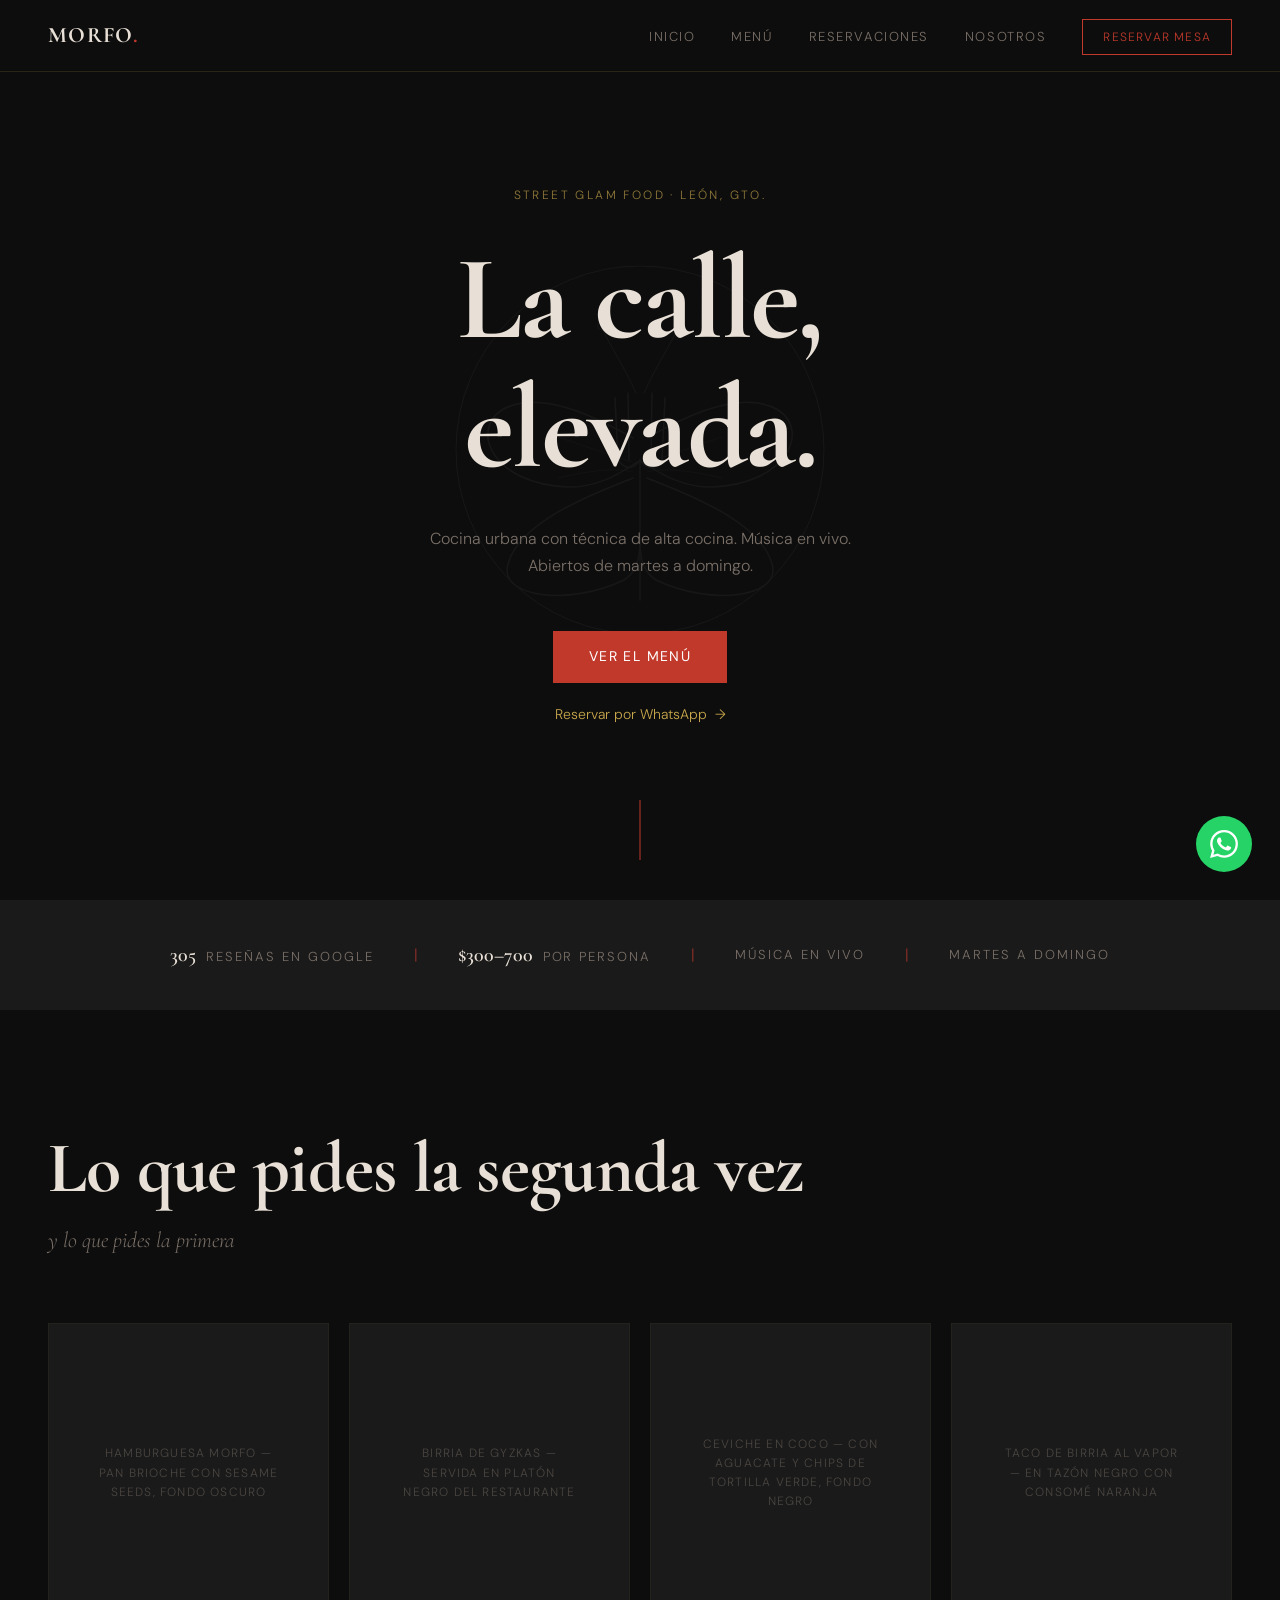
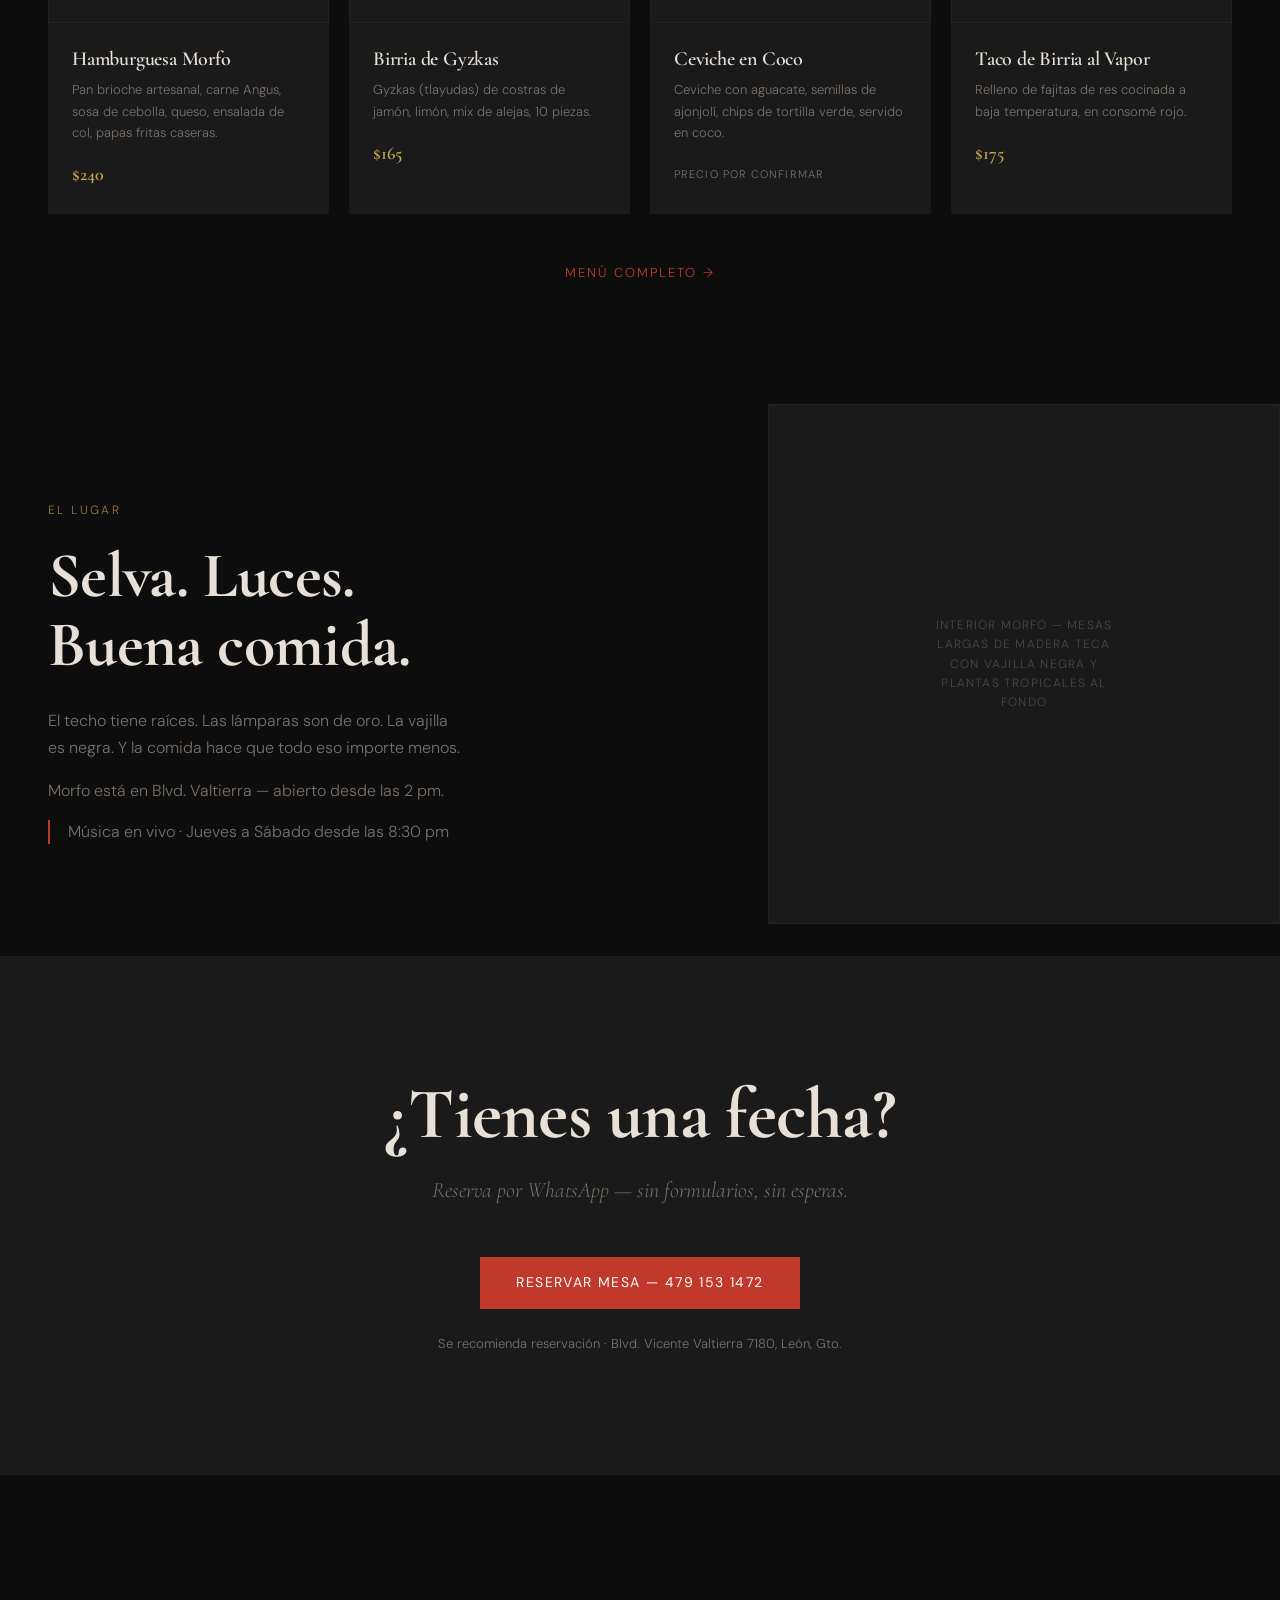
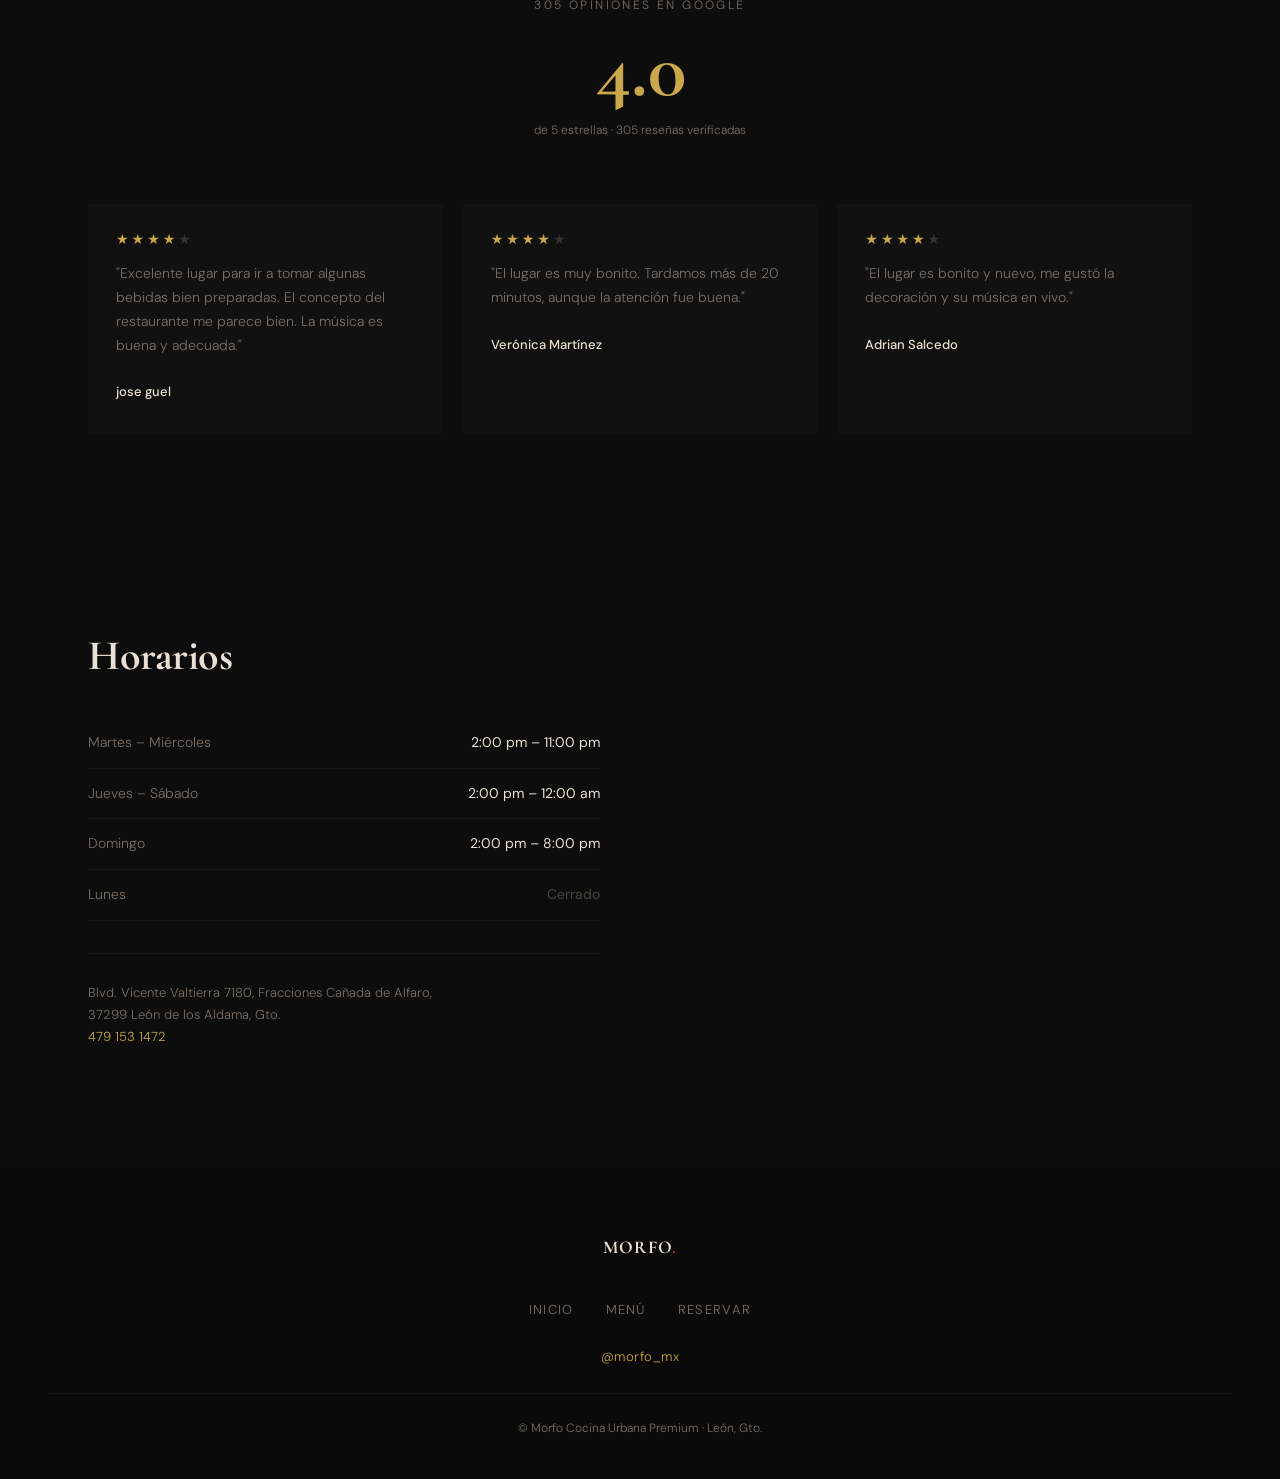
==== index.html @ 3cd5ac67 "Morfo Cocina Urbana Premium — sitio web completo Co-Authored-By: Claude Sonnet 4.6 <noreply@anthropi" ====
<!DOCTYPE html>
<html lang="es">
<head>
  <meta charset="UTF-8">
  <meta name="viewport" content="width=device-width, initial-scale=1.0">
  <title>Morfo | Cocina Urbana Premium · León, Gto.</title>
  <meta name="description" content="Street Glam Food en León. Cocina urbana con técnica de alta cocina, música en vivo y ambiente único. Blvd. Valtierra 7180.">
  <meta property="og:title" content="Morfo | Cocina Urbana Premium">
  <meta property="og:description" content="La gastronomía callejera elevada a experiencia premium. León, Gto.">
  <!-- PENDIENTE: og:image con foto del interior o platillo estrella -->
  <meta property="og:type" content="website">
  <link rel="icon" href="data:image/svg+xml,<svg xmlns='http://www.w3.org/2000/svg'><text y='32' font-size='32'>🦋</text></svg>">
  <link rel="preconnect" href="https://fonts.googleapis.com">
  <link rel="preconnect" href="https://fonts.gstatic.com" crossorigin>
  <link href="https://fonts.googleapis.com/css2?family=Cormorant+Garamond:ital,wght@0,300;0,400;0,600;0,700;1,300;1,400;1,600;1,700&family=DM+Sans:opsz,wght@9..40,300;9..40,400;9..40,500&display=swap" rel="stylesheet">
  <link rel="stylesheet" href="styles.css">
</head>
<body>

  <!-- ====================================================
       NAVBAR
  ===================================================== -->
  <nav class="navbar" id="navbar">
    <a href="index.html" class="navbar-logo" aria-label="Morfo inicio">
      <!-- PENDIENTE: reemplazar span por <img src="logo.png" alt="Morfo" class="navbar-logo-img"> cuando se entregue el archivo PNG -->
      <span class="navbar-logo-text">MORFO<span>.</span></span>
    </a>

    <ul class="navbar-nav">
      <li><a href="index.html">Inicio</a></li>
      <li><a href="menu.html">Menú</a></li>
      <li><a href="#reservaciones">Reservaciones</a></li>
      <li><a href="#ambiente">Nosotros</a></li>
      <li>
        <a href="https://wa.me/524791531472?text=Hola%2C%20quiero%20reservar%20una%20mesa%20en%20Morfo"
           class="btn-reservar-nav"
           target="_blank"
           rel="noopener noreferrer">
          Reservar mesa
        </a>
      </li>
    </ul>

    <button class="navbar-hamburger" id="hamburger" aria-label="Abrir menú" aria-expanded="false">
      <span></span>
      <span></span>
      <span></span>
    </button>
  </nav>

  <!-- Menú móvil -->
  <div class="navbar-mobile-menu" id="mobileMenu" role="dialog" aria-label="Menú de navegación">
    <a href="index.html">Inicio</a>
    <a href="menu.html">Menú</a>
    <a href="#reservaciones">Reservaciones</a>
    <a href="#ambiente">Nosotros</a>
    <a href="https://wa.me/524791531472?text=Hola%2C%20quiero%20reservar%20una%20mesa%20en%20Morfo"
       target="_blank" rel="noopener noreferrer">
      Reservar mesa
    </a>
  </div>


  <!-- ====================================================
       HERO
  ===================================================== -->
  <section class="hero">

    <!--
      Firma visual: mariposa-tenedor del logo de Morfo,
      redibujada como línea fina — solo visible ≥1024px.
    -->
    <svg
      xmlns="http://www.w3.org/2000/svg"
      viewBox="0 0 400 400"
      class="hero-watermark"
      aria-hidden="true"
      focusable="false"
    >
      <!-- Círculo exterior -->
      <circle cx="200" cy="200" r="184" stroke="white" stroke-width="1" fill="none"/>

      <!-- Tenedor — mango -->
      <line x1="200" y1="210" x2="200" y2="350" stroke="white" stroke-width="1.5" fill="none" stroke-linecap="round"/>
      <!-- Tenedor — curva base -->
      <path d="M178 210 Q189 225 200 210 Q211 225 222 210" stroke="white" stroke-width="1.5" fill="none" stroke-linecap="round"/>
      <!-- Tenedor — 4 dientes -->
      <line x1="178" y1="210" x2="175" y2="148" stroke="white" stroke-width="1.5" fill="none" stroke-linecap="round"/>
      <line x1="189" y1="210" x2="188" y2="143" stroke="white" stroke-width="1.5" fill="none" stroke-linecap="round"/>
      <line x1="211" y1="210" x2="212" y2="143" stroke="white" stroke-width="1.5" fill="none" stroke-linecap="round"/>
      <line x1="222" y1="210" x2="225" y2="148" stroke="white" stroke-width="1.5" fill="none" stroke-linecap="round"/>

      <!-- Ala izquierda superior -->
      <path d="M193 188 C168 174 102 136 62 160 C30 180 52 234 128 237 C157 238 183 222 197 212"
            stroke="white" stroke-width="1.5" fill="none" stroke-linecap="round"/>
      <!-- Ala izquierda inferior -->
      <path d="M193 228 C158 242 80 270 68 314 C58 348 130 356 184 330 C197 322 200 308 200 290"
            stroke="white" stroke-width="1.5" fill="none" stroke-linecap="round"/>

      <!-- Ala derecha superior -->
      <path d="M207 188 C232 174 298 136 338 160 C370 180 348 234 272 237 C243 238 217 222 203 212"
            stroke="white" stroke-width="1.5" fill="none" stroke-linecap="round"/>
      <!-- Ala derecha inferior -->
      <path d="M207 228 C242 242 320 270 332 314 C342 348 270 356 216 330 C203 322 200 308 200 290"
            stroke="white" stroke-width="1.5" fill="none" stroke-linecap="round"/>

      <!-- Venas de alas -->
      <path d="M118 187 C148 197 175 207 193 212" stroke="white" stroke-width="0.7" fill="none" opacity="0.8"/>
      <path d="M118 228 C150 220 178 218 193 222" stroke="white" stroke-width="0.7" fill="none" opacity="0.8"/>
      <path d="M282 187 C252 197 225 207 207 212" stroke="white" stroke-width="0.7" fill="none" opacity="0.8"/>
      <path d="M282 228 C250 220 222 218 207 222" stroke="white" stroke-width="0.7" fill="none" opacity="0.8"/>

      <!-- Antenas -->
      <path d="M196 143 C184 116 170 96 162 78" stroke="white" stroke-width="1" fill="none" stroke-linecap="round"/>
      <circle cx="161" cy="76" r="3.5" stroke="white" stroke-width="1" fill="none"/>
      <path d="M204 143 C216 116 230 96 238 78" stroke="white" stroke-width="1" fill="none" stroke-linecap="round"/>
      <circle cx="239" cy="76" r="3.5" stroke="white" stroke-width="1" fill="none"/>
    </svg>

    <div class="hero-content">
      <span class="hero-supra">Street Glam Food &middot; León, Gto.</span>

      <h1>La calle,<br>elevada.</h1>

      <p class="hero-desc">
        Cocina urbana con técnica de alta cocina. Música en vivo.<br>
        Abiertos de martes a domingo.
      </p>

      <div class="hero-ctas">
        <a href="menu.html" class="btn-primary">Ver el menú</a>
        <a href="https://wa.me/524791531472?text=Hola%2C%20quiero%20hacer%20una%20reservaci%C3%B3n%20en%20Morfo"
           class="btn-whatsapp-text"
           target="_blank"
           rel="noopener noreferrer">
          Reservar por WhatsApp &nbsp;&rarr;
        </a>
      </div>
    </div>

    <div class="scroll-indicator" aria-hidden="true"></div>
  </section>


  <!-- ====================================================
       BARRA DE DATOS
  ===================================================== -->
  <section class="data-bar fade-in" aria-label="Datos del restaurante">
    <div class="data-bar-inner">

      <div class="data-item">
        <span class="data-num">305</span>
        <span class="data-label">reseñas en Google</span>
      </div>

      <span class="data-sep" aria-hidden="true">|</span>

      <div class="data-item">
        <span class="data-num">$300&ndash;700</span>
        <span class="data-label">por persona</span>
      </div>

      <span class="data-sep" aria-hidden="true">|</span>

      <div class="data-item">
        <span class="data-label">Música en vivo</span>
      </div>

      <span class="data-sep" aria-hidden="true">|</span>

      <div class="data-item">
        <span class="data-label">Martes a Domingo</span>
      </div>

    </div>
  </section>


  <!-- ====================================================
       DESTACADOS DEL MENÚ
  ===================================================== -->
  <section class="featured fade-in" aria-label="Platillos destacados">

    <div class="featured-header">
      <h2>Lo que pides la segunda vez</h2>
      <p class="subtitle-italic">y lo que pides la primera</p>
    </div>

    <div class="featured-grid">

      <!-- Platillo 1 -->
      <article class="dish-card">
        <div class="img-placeholder" style="height:280px">
          <span>Hamburguesa Morfo — pan brioche con sesame seeds, fondo oscuro</span>
        </div>
        <!-- FOTO: hamburguesa Morfo con pan brioche y sesame seeds, fondo oscuro -->
        <div class="dish-info">
          <h3 class="dish-name">Hamburguesa Morfo</h3>
          <p class="dish-desc">Pan brioche artesanal, carne Angus, sosa de cebolla, queso, ensalada de col, papas fritas caseras.</p>
          <span class="dish-price">$240</span>
        </div>
      </article>

      <!-- Platillo 2 -->
      <article class="dish-card">
        <div class="img-placeholder" style="height:280px">
          <span>Birria de Gyzkas — servida en platón negro del restaurante</span>
        </div>
        <!-- FOTO: birria de gyzkas servida en platón negro del restaurante -->
        <div class="dish-info">
          <h3 class="dish-name">Birria de Gyzkas</h3>
          <p class="dish-desc">Gyzkas (tlayudas) de costras de jamón, limón, mix de alejas, 10 piezas.</p>
          <span class="dish-price">$165</span>
        </div>
      </article>

      <!-- Platillo 3 -->
      <article class="dish-card">
        <div class="img-placeholder" style="height:280px">
          <span>Ceviche en Coco — con aguacate y chips de tortilla verde, fondo negro</span>
        </div>
        <!-- FOTO: ceviche en coco con aguacate y chips de tortilla verde, fondo negro -->
        <div class="dish-info">
          <h3 class="dish-name">Ceviche en Coco</h3>
          <p class="dish-desc">Ceviche con aguacate, semillas de ajonjolí, chips de tortilla verde, servido en coco.</p>
          <!-- PENDIENTE: confirmar precio con cliente -->
          <span class="dish-price-pending">Precio por confirmar</span>
        </div>
      </article>

      <!-- Platillo 4 -->
      <article class="dish-card">
        <div class="img-placeholder" style="height:280px">
          <span>Taco de Birria al Vapor — en tazón negro con consomé naranja</span>
        </div>
        <!-- FOTO: taco de birria al vapor en tazón negro con consomé naranja -->
        <div class="dish-info">
          <h3 class="dish-name">Taco de Birria al Vapor</h3>
          <p class="dish-desc">Relleno de fajitas de res cocinada a baja temperatura, en consomé rojo.</p>
          <span class="dish-price">$175</span>
        </div>
      </article>

    </div>

    <div class="featured-link-wrap">
      <a href="menu.html" class="link-menu">Menú completo &rarr;</a>
    </div>

  </section>


  <!-- ====================================================
       AMBIENTE
  ===================================================== -->
  <section class="ambiente fade-in" id="ambiente" aria-label="El lugar">

    <div class="ambiente-text">
      <span class="section-label">El Lugar</span>
      <h2>Selva. Luces.<br>Buena comida.</h2>
      <p>El techo tiene raíces. Las lámparas son de oro. La vajilla es negra. Y la comida hace que todo eso importe menos.</p>
      <p>Morfo está en Blvd. Valtierra &mdash; abierto desde las 2 pm.</p>
      <p class="ambiente-musica">Música en vivo &middot; Jueves a Sábado desde las 8:30 pm</p>
    </div>

    <div class="ambiente-img">
      <div class="img-placeholder" style="height:520px">
        <span>Interior Morfo — mesas largas de madera teca con vajilla negra y plantas tropicales al fondo</span>
      </div>
      <!-- FOTO: interior Morfo, mesa larga con sillas cognac y palmas al fondo -->
    </div>

  </section>


  <!-- ====================================================
       RESERVACIONES
  ===================================================== -->
  <section class="reservaciones fade-in" id="reservaciones">
    <h2>&iquest;Tienes una fecha?</h2>
    <span class="subtitle-italic">Reserva por WhatsApp &mdash; sin formularios, sin esperas.</span>
    <a href="https://wa.me/524791531472?text=Hola%2C%20quiero%20reservar%20una%20mesa%20en%20Morfo"
       class="btn-primary"
       target="_blank"
       rel="noopener noreferrer">
      Reservar mesa &mdash; 479 153 1472
    </a>
    <p class="reservaciones-note">
      Se recomienda reservación &middot; Blvd. Vicente Valtierra 7180, León, Gto.
    </p>
  </section>


  <!-- ====================================================
       RESEÑAS
  ===================================================== -->
  <section class="resenas fade-in" aria-label="Opiniones de clientes">

    <div class="resenas-header">
      <span class="resenas-supra">305 opiniones en Google</span>
      <span class="rating-number">4.0</span>
      <span class="rating-sub">de 5 estrellas &middot; 305 reseñas verificadas</span>
    </div>

    <div class="resenas-grid">

      <article class="resena-card">
        <div class="resena-stars" aria-label="4 de 5 estrellas">
          <span class="star">&#9733;</span>
          <span class="star">&#9733;</span>
          <span class="star">&#9733;</span>
          <span class="star">&#9733;</span>
          <span class="star empty">&#9733;</span>
        </div>
        <p class="resena-texto">
          "Excelente lugar para ir a tomar algunas bebidas bien preparadas.
          El concepto del restaurante me parece bien. La música es buena y adecuada."
        </p>
        <span class="resena-autor">jose guel</span>
      </article>

      <article class="resena-card">
        <div class="resena-stars" aria-label="4 de 5 estrellas">
          <span class="star">&#9733;</span>
          <span class="star">&#9733;</span>
          <span class="star">&#9733;</span>
          <span class="star">&#9733;</span>
          <span class="star empty">&#9733;</span>
        </div>
        <p class="resena-texto">
          "El lugar es muy bonito. Tardamos más de 20 minutos,
          aunque la atención fue buena."
        </p>
        <span class="resena-autor">Verónica Martínez</span>
      </article>

      <article class="resena-card">
        <div class="resena-stars" aria-label="4 de 5 estrellas">
          <span class="star">&#9733;</span>
          <span class="star">&#9733;</span>
          <span class="star">&#9733;</span>
          <span class="star">&#9733;</span>
          <span class="star empty">&#9733;</span>
        </div>
        <p class="resena-texto">
          "El lugar es bonito y nuevo, me gustó la decoración y su música en vivo."
        </p>
        <span class="resena-autor">Adrian Salcedo</span>
      </article>

    </div>
  </section>


  <!-- ====================================================
       HORARIOS + MAPA
  ===================================================== -->
  <section class="horarios-mapa fade-in" aria-label="Horarios y ubicación">

    <div class="horarios">
      <h3>Horarios</h3>

      <div class="horario-row">
        <span class="horario-dia">Martes &ndash; Miércoles</span>
        <span class="horario-hora">2:00 pm &ndash; 11:00 pm</span>
      </div>
      <div class="horario-row">
        <span class="horario-dia">Jueves &ndash; Sábado</span>
        <span class="horario-hora">2:00 pm &ndash; 12:00 am</span>
      </div>
      <div class="horario-row">
        <span class="horario-dia">Domingo</span>
        <span class="horario-hora">2:00 pm &ndash; 8:00 pm</span>
      </div>
      <div class="horario-row">
        <span class="horario-dia">Lunes</span>
        <span class="horario-hora cerrado">Cerrado</span>
      </div>

      <div class="horarios-info">
        <p>Blvd. Vicente Valtierra 7180, Fracciones Cañada de Alfaro,</p>
        <p>37299 León de los Aldama, Gto.</p>
        <p><a href="tel:+524791531472">479 153 1472</a></p>
      </div>
    </div>

    <div class="mapa-container">
      <iframe
        src="https://maps.google.com/maps?q=Blvd+Vicente+Valtierra+7180+Le%C3%B3n+Guanajuato+M%C3%A9xico&t=&z=15&ie=UTF8&iwloc=&output=embed"
        width="100%"
        height="350"
        allowfullscreen=""
        loading="lazy"
        title="Ubicación Morfo Cocina Urbana Premium — León, Gto."
        referrerpolicy="no-referrer-when-downgrade"
      ></iframe>
    </div>

  </section>


  <!-- ====================================================
       FOOTER
  ===================================================== -->
  <footer class="footer">
    <div class="footer-logo-wrap">
      <!-- PENDIENTE: reemplazar por <img src="logo.png" alt="Morfo" style="max-width:80px;object-fit:contain;"> -->
      <span class="footer-logo-text">MORFO<span>.</span></span>
    </div>

    <ul class="footer-nav">
      <li><a href="index.html">Inicio</a></li>
      <li><a href="menu.html">Menú</a></li>
      <li><a href="https://wa.me/524791531472?text=Hola%2C%20quiero%20reservar%20una%20mesa%20en%20Morfo"
             target="_blank" rel="noopener noreferrer">Reservar</a></li>
    </ul>

    <div class="footer-social">
      <a href="https://www.instagram.com/morfo_mx"
         target="_blank"
         rel="noopener noreferrer"
         aria-label="Instagram de Morfo">
        @morfo_mx
      </a>
    </div>

    <p class="footer-copy">
      &copy; Morfo Cocina Urbana Premium &middot; León, Gto.
    </p>
  </footer>


  <!-- ====================================================
       BOTÓN FLOTANTE WHATSAPP
  ===================================================== -->
  <a href="https://wa.me/524791531472?text=Hola%2C%20quiero%20hacer%20una%20reservaci%C3%B3n%20en%20Morfo"
     class="whatsapp-float"
     target="_blank"
     rel="noopener noreferrer"
     aria-label="Contactar por WhatsApp">
    <svg viewBox="0 0 24 24" fill="white" xmlns="http://www.w3.org/2000/svg" aria-hidden="true">
      <path d="M17.472 14.382c-.297-.149-1.758-.867-2.03-.967-.273-.099-.471-.148-.67.15-.197.297-.767.966-.94 1.164-.173.199-.347.223-.644.075-.297-.15-1.255-.463-2.39-1.475-.883-.788-1.48-1.761-1.653-2.059-.173-.297-.018-.458.13-.606.134-.133.298-.347.446-.52.149-.174.198-.298.298-.497.099-.198.05-.371-.025-.52-.075-.149-.669-1.612-.916-2.207-.242-.579-.487-.5-.669-.51-.173-.008-.371-.01-.57-.01-.198 0-.52.074-.792.372-.272.297-1.04 1.016-1.04 2.479 0 1.462 1.065 2.875 1.213 3.074.149.198 2.096 3.2 5.077 4.487.709.306 1.262.489 1.694.625.712.227 1.36.195 1.871.118.571-.085 1.758-.719 2.006-1.413.248-.694.248-1.289.173-1.413-.074-.124-.272-.198-.57-.347m-5.421 7.403h-.004a9.87 9.87 0 01-5.031-1.378l-.361-.214-3.741.982.998-3.648-.235-.374a9.86 9.86 0 01-1.51-5.26c.001-5.45 4.436-9.884 9.888-9.884 2.64 0 5.122 1.03 6.988 2.898a9.825 9.825 0 012.893 6.994c-.003 5.45-4.437 9.884-9.885 9.884m8.413-18.297A11.815 11.815 0 0012.05 0C5.495 0 .16 5.335.157 11.892c0 2.096.547 4.142 1.588 5.945L.057 24l6.305-1.654a11.882 11.882 0 005.683 1.448h.005c6.554 0 11.89-5.335 11.893-11.893a11.821 11.821 0 00-3.48-8.413z"/>
    </svg>
  </a>

  <script src="main.js"></script>
</body>
</html>
---- styles.css ----
/* ============================================================
   MORFO | COCINA URBANA PREMIUM — styles.css
   ============================================================ */

@import url('https://fonts.googleapis.com/css2?family=Cormorant+Garamond:ital,wght@0,300;0,400;0,600;0,700;1,300;1,400;1,600;1,700&family=DM+Sans:opsz,wght@9..40,300;9..40,400;9..40,500&display=swap');

/* === VARIABLES === */
:root {
  --negro:      #0D0D0D;
  --carmín:     #C0392B;
  --cognac:     #A0714F;
  --dorado:     #C9A84C;
  --madera:     #8B6840;
  --neutro:     #1A1A1A;
  --texto:      #E8E0D6;
  --texto-bajo: #7A7068;

  --font-serif: 'Cormorant Garamond', Georgia, serif;
  --font-sans:  'DM Sans', system-ui, sans-serif;
  --nav-height: 72px;
}

/* === RESET === */
*, *::before, *::after {
  margin: 0;
  padding: 0;
  box-sizing: border-box;
}

html {
  scroll-behavior: smooth;
}

body {
  background: var(--negro);
  color: var(--texto);
  font-family: var(--font-sans);
  font-weight: 300;
  font-size: 16px;
  line-height: 1.7;
  -webkit-font-smoothing: antialiased;
  -moz-osx-font-smoothing: grayscale;
}

img { display: block; max-width: 100%; }
a   { color: inherit; text-decoration: none; }
ul  { list-style: none; }

h1, h2, h3, h4 {
  font-family: var(--font-serif);
  font-weight: 700;
  line-height: 1.08;
  letter-spacing: -0.01em;
}

/* === UTILIDADES === */
.section-label {
  display: block;
  font-family: var(--font-sans);
  font-weight: 300;
  font-size: 12px;
  text-transform: uppercase;
  letter-spacing: 0.2em;
  color: var(--dorado);
  opacity: 0.7;
  margin-bottom: 20px;
}

.subtitle-italic {
  display: block;
  font-family: var(--font-serif);
  font-style: italic;
  font-weight: 300;
  font-size: 22px;
  color: var(--texto-bajo);
}

/* === PLACEHOLDERS DE IMAGEN === */
.img-placeholder {
  background: var(--neutro);
  display: flex;
  align-items: center;
  justify-content: center;
  min-height: 300px;
  border: 1px solid rgba(201, 168, 76, 0.06);
  overflow: hidden;
}

.img-placeholder span {
  font-family: var(--font-sans);
  font-weight: 300;
  font-size: 0.75rem;
  letter-spacing: 0.1em;
  text-transform: uppercase;
  color: var(--texto-bajo);
  text-align: center;
  padding: 20px;
  opacity: 0.5;
  max-width: 220px;
  line-height: 1.6;
}

/* === FADE IN ON SCROLL === */
.fade-in {
  opacity: 0;
  transform: translateY(20px);
  transition: opacity 0.6s ease, transform 0.6s ease;
}

.fade-in.visible {
  opacity: 1;
  transform: translateY(0);
}

/* === BOTONES === */
.btn-primary {
  display: inline-block;
  background: var(--carmín);
  color: #fff;
  font-family: var(--font-sans);
  font-weight: 400;
  font-size: 14px;
  text-transform: uppercase;
  letter-spacing: 0.1em;
  padding: 14px 36px;
  border: none;
  cursor: pointer;
  transition: background 0.3s ease;
}

.btn-primary:hover {
  background: #A32320;
  color: #fff;
}

.btn-whatsapp-text {
  font-family: var(--font-sans);
  font-weight: 300;
  font-size: 14px;
  color: var(--dorado);
  display: inline-flex;
  align-items: center;
  gap: 6px;
  transition: color 0.3s ease;
}

.btn-whatsapp-text:hover {
  color: var(--texto);
}

/* ==========================================================
   NAVBAR
   ========================================================== */
.navbar {
  position: fixed;
  top: 0; left: 0; right: 0;
  z-index: 100;
  height: var(--nav-height);
  background: var(--negro);
  border-bottom: 1px solid rgba(201, 168, 76, 0.15);
  display: flex;
  align-items: center;
  justify-content: space-between;
  padding: 0 48px;
  transition: border-color 0.3s ease;
}

.navbar.scrolled {
  border-bottom-color: rgba(192, 57, 43, 0.3);
}

.navbar-logo {
  display: flex;
  align-items: center;
  flex-shrink: 0;
}

.navbar-logo img {
  max-width: 120px;
  width: auto;
  height: auto;
  object-fit: contain;
}

.navbar-logo-text {
  font-family: var(--font-serif);
  font-weight: 700;
  font-size: 22px;
  color: var(--texto);
  letter-spacing: 0.06em;
}

.navbar-logo-text span {
  color: var(--carmín);
}

.navbar-nav {
  display: flex;
  align-items: center;
  gap: 36px;
}

.navbar-nav a {
  font-family: var(--font-sans);
  font-weight: 300;
  font-size: 13px;
  text-transform: uppercase;
  letter-spacing: 0.12em;
  color: var(--texto-bajo);
  transition: color 0.3s ease;
}

.navbar-nav a:hover {
  color: var(--texto);
}

.btn-reservar-nav {
  border: 1px solid var(--carmín) !important;
  color: var(--carmín) !important;
  padding: 9px 20px;
  font-size: 12px !important;
  letter-spacing: 0.1em !important;
  transition: background 0.3s ease, color 0.3s ease !important;
}

.btn-reservar-nav:hover {
  background: var(--carmín) !important;
  color: #fff !important;
}

/* Hamburger */
.navbar-hamburger {
  display: none;
  flex-direction: column;
  gap: 5px;
  cursor: pointer;
  background: none;
  border: none;
  padding: 8px;
}

.navbar-hamburger span {
  display: block;
  width: 24px;
  height: 1px;
  background: var(--texto);
  transition: transform 0.3s ease, opacity 0.3s ease;
}

.navbar-hamburger.open span:nth-child(1) { transform: translateY(6px) rotate(45deg); }
.navbar-hamburger.open span:nth-child(2) { opacity: 0; }
.navbar-hamburger.open span:nth-child(3) { transform: translateY(-6px) rotate(-45deg); }

/* Mobile menu */
.navbar-mobile-menu {
  display: none;
  position: fixed;
  top: var(--nav-height);
  left: 0; right: 0;
  background: var(--negro);
  border-bottom: 1px solid rgba(201, 168, 76, 0.08);
  z-index: 99;
  padding: 32px 48px;
  flex-direction: column;
  gap: 24px;
}

.navbar-mobile-menu.open {
  display: flex;
}

.navbar-mobile-menu a {
  font-family: var(--font-sans);
  font-weight: 300;
  font-size: 15px;
  text-transform: uppercase;
  letter-spacing: 0.12em;
  color: var(--texto-bajo);
  transition: color 0.3s ease;
}

.navbar-mobile-menu a:hover {
  color: var(--texto);
}

/* ==========================================================
   HERO
   ========================================================== */
.hero {
  position: relative;
  min-height: 100vh;
  display: flex;
  flex-direction: column;
  align-items: center;
  justify-content: center;
  text-align: center;
  padding: calc(var(--nav-height) + 60px) 24px 120px;
  background: var(--negro);
  overflow: hidden;
}

/* SVG watermark: mariposa-tenedor */
.hero-watermark {
  position: absolute;
  width: 400px;
  height: 400px;
  top: 50%;
  left: 50%;
  transform: translate(-50%, -50%);
  opacity: 0.04;
  pointer-events: none;
  z-index: 0;
  display: none;
}

.hero-content {
  position: relative;
  z-index: 1;
  max-width: 720px;
}

.hero-supra {
  display: block;
  font-family: var(--font-sans);
  font-weight: 300;
  font-size: 12px;
  text-transform: uppercase;
  letter-spacing: 0.2em;
  color: var(--dorado);
  opacity: 0.7;
  margin-bottom: 28px;
}

.hero h1 {
  font-size: clamp(72px, 10vw, 120px);
  color: var(--texto);
  margin-bottom: 32px;
  letter-spacing: -0.02em;
}

.hero-desc {
  font-family: var(--font-sans);
  font-weight: 300;
  font-size: 16px;
  color: var(--texto-bajo);
  max-width: 480px;
  margin: 0 auto 52px;
}

.hero-ctas {
  display: flex;
  flex-direction: column;
  align-items: center;
  gap: 20px;
}

/* Scroll indicator */
.scroll-indicator {
  position: absolute;
  bottom: 40px;
  left: 50%;
  transform: translateX(-50%);
  width: 1px;
  height: 60px;
  background: var(--carmín);
  animation: scrollPulse 2s ease-in-out infinite;
}

@keyframes scrollPulse {
  0%, 100% { opacity: 1;   transform: translateX(-50%) translateY(0); }
  50%       { opacity: 0.2; transform: translateX(-50%) translateY(8px); }
}

/* ==========================================================
   BARRA DE DATOS
   ========================================================== */
.data-bar {
  background: var(--neutro);
  padding: 32px 48px;
}

.data-bar-inner {
  max-width: 1200px;
  margin: 0 auto;
  display: flex;
  align-items: center;
  justify-content: center;
  flex-wrap: wrap;
  gap: 0;
}

.data-item {
  display: flex;
  align-items: baseline;
  gap: 10px;
  padding: 6px 40px;
}

.data-sep {
  color: var(--carmín);
  font-size: 16px;
  opacity: 0.7;
  line-height: 1;
  user-select: none;
}

.data-num {
  font-family: var(--font-serif);
  font-weight: 600;
  font-size: 20px;
  color: var(--texto);
}

.data-label {
  font-family: var(--font-sans);
  font-weight: 300;
  font-size: 13px;
  text-transform: uppercase;
  letter-spacing: 0.15em;
  color: var(--texto-bajo);
}

/* ==========================================================
   DESTACADOS DEL MENÚ
   ========================================================== */
.featured {
  padding: 120px 48px;
  max-width: 1440px;
  margin: 0 auto;
}

.featured-header {
  margin-bottom: 64px;
}

.featured-header h2 {
  font-size: clamp(40px, 6vw, 72px);
  color: var(--texto);
  margin-bottom: 14px;
}

.featured-grid {
  display: grid;
  grid-template-columns: repeat(4, 1fr);
  gap: 20px;
  margin-bottom: 48px;
}

.dish-card {
  background: var(--neutro);
  transition: transform 0.3s ease, box-shadow 0.3s ease;
}

.dish-card:hover {
  transform: translateY(-4px);
  box-shadow: 0 8px 24px rgba(192, 57, 43, 0.15);
}

.dish-info {
  padding: 24px;
}

.dish-name {
  font-family: var(--font-serif);
  font-weight: 600;
  font-size: 20px;
  color: var(--texto);
  margin-bottom: 8px;
  line-height: 1.2;
}

.dish-desc {
  font-family: var(--font-sans);
  font-weight: 300;
  font-size: 13px;
  color: var(--texto-bajo);
  line-height: 1.65;
  margin-bottom: 16px;
}

.dish-price {
  font-family: var(--font-serif);
  font-weight: 600;
  font-size: 18px;
  color: var(--dorado);
}

.dish-price-pending {
  font-family: var(--font-sans);
  font-weight: 300;
  font-size: 11px;
  color: var(--texto-bajo);
  text-transform: uppercase;
  letter-spacing: 0.1em;
}

.featured-link-wrap {
  display: flex;
  justify-content: center;
  margin-top: 48px;
}

.link-menu {
  font-family: var(--font-sans);
  font-weight: 300;
  font-size: 13px;
  text-transform: uppercase;
  letter-spacing: 0.15em;
  color: var(--carmín);
  display: inline-flex;
  align-items: center;
  gap: 8px;
  transition: color 0.3s ease;
}

.link-menu:hover {
  color: var(--texto);
}

/* ==========================================================
   AMBIENTE
   ========================================================== */
.ambiente {
  display: grid;
  grid-template-columns: 60fr 40fr;
  max-width: 1440px;
  margin: 0 auto;
  align-items: stretch;
}

.ambiente-text {
  padding: 96px 80px 96px 48px;
}

.ambiente-text h2 {
  font-size: clamp(40px, 5vw, 68px);
  color: var(--texto);
  margin-bottom: 28px;
}

.ambiente-text p {
  font-family: var(--font-sans);
  font-weight: 300;
  font-size: 16px;
  color: var(--texto-bajo);
  max-width: 420px;
  margin-bottom: 16px;
}

.ambiente-musica {
  font-family: var(--font-sans);
  font-weight: 300;
  font-size: 14px;
  color: var(--dorado);
  padding-left: 18px;
  border-left: 2px solid var(--carmín);
  margin-top: 12px;
  line-height: 1.5;
}

.ambiente-img {
  height: 100%;
}

.ambiente-img .img-placeholder {
  min-height: 520px;
  height: 100%;
}

/* ==========================================================
   RESERVACIONES
   ========================================================== */
.reservaciones {
  background: var(--neutro);
  padding: 120px 48px;
  text-align: center;
}

.reservaciones h2 {
  font-size: clamp(40px, 6vw, 72px);
  color: var(--texto);
  margin-bottom: 18px;
}

.reservaciones .subtitle-italic {
  margin-bottom: 48px;
}

.reservaciones-note {
  margin-top: 24px;
  font-family: var(--font-sans);
  font-weight: 300;
  font-size: 13px;
  color: var(--texto-bajo);
}

/* ==========================================================
   RESEÑAS
   ========================================================== */
.resenas {
  padding: 120px 48px;
  max-width: 1200px;
  margin: 0 auto;
}

.resenas-header {
  text-align: center;
  margin-bottom: 64px;
}

.resenas-supra {
  display: block;
  font-family: var(--font-sans);
  font-weight: 300;
  font-size: 12px;
  text-transform: uppercase;
  letter-spacing: 0.2em;
  color: var(--texto-bajo);
  margin-bottom: 14px;
}

.rating-number {
  display: block;
  font-family: var(--font-serif);
  font-weight: 700;
  font-size: 80px;
  color: var(--dorado);
  line-height: 1;
}

.rating-sub {
  display: block;
  font-family: var(--font-sans);
  font-weight: 300;
  font-size: 12px;
  color: var(--texto-bajo);
  margin-top: 10px;
}

.resenas-grid {
  display: grid;
  grid-template-columns: repeat(3, 1fr);
  gap: 20px;
}

.resena-card {
  background: #111111;
  padding: 28px;
}

.resena-stars {
  display: flex;
  gap: 3px;
  margin-bottom: 16px;
}

.star {
  font-size: 14px;
  color: var(--dorado);
  line-height: 1;
}

.star.empty {
  color: var(--texto-bajo);
  opacity: 0.35;
}

.resena-texto {
  font-family: var(--font-sans);
  font-weight: 300;
  font-size: 14px;
  color: var(--texto-bajo);
  line-height: 1.7;
  margin-bottom: 20px;
}

.resena-autor {
  font-family: var(--font-sans);
  font-weight: 500;
  font-size: 13px;
  color: var(--texto);
}

/* ==========================================================
   HORARIOS + MAPA
   ========================================================== */
.horarios-mapa {
  padding: 80px 48px 120px;
  max-width: 1200px;
  margin: 0 auto;
  display: grid;
  grid-template-columns: 1fr 1fr;
  gap: 80px;
  align-items: start;
}

.horarios h3 {
  font-size: clamp(28px, 3.5vw, 42px);
  color: var(--texto);
  margin-bottom: 40px;
}

.horario-row {
  display: flex;
  justify-content: space-between;
  align-items: center;
  padding: 13px 0;
  border-bottom: 1px solid rgba(201, 168, 76, 0.07);
}

.horario-dia {
  font-family: var(--font-sans);
  font-weight: 300;
  font-size: 14px;
  color: var(--texto-bajo);
}

.horario-hora {
  font-family: var(--font-sans);
  font-weight: 400;
  font-size: 14px;
  color: var(--texto);
}

.horario-hora.cerrado {
  color: var(--texto-bajo);
  opacity: 0.55;
}

.horarios-info {
  margin-top: 32px;
  padding-top: 28px;
  border-top: 1px solid rgba(201, 168, 76, 0.07);
}

.horarios-info p {
  font-family: var(--font-sans);
  font-weight: 300;
  font-size: 13px;
  color: var(--texto-bajo);
  line-height: 1.7;
}

.horarios-info a {
  color: var(--dorado);
  transition: color 0.3s ease;
}

.horarios-info a:hover {
  color: var(--texto);
}

.mapa-container {
  width: 100%;
}

.mapa-container iframe {
  width: 100%;
  height: 350px;
  border: none;
  display: block;
  filter: grayscale(100%) invert(90%);
}

/* ==========================================================
   FOOTER
   ========================================================== */
.footer {
  background: #0A0A0A;
  padding: 64px 48px 40px;
  text-align: center;
}

.footer-logo-wrap {
  margin-bottom: 32px;
}

.footer-logo-wrap img {
  max-width: 80px;
  height: auto;
  object-fit: contain;
  margin: 0 auto;
}

.footer-logo-text {
  font-family: var(--font-serif);
  font-weight: 700;
  font-size: 18px;
  color: var(--texto);
  letter-spacing: 0.06em;
}

.footer-logo-text span {
  color: var(--carmín);
}

.footer-nav {
  display: flex;
  justify-content: center;
  gap: 32px;
  flex-wrap: wrap;
  margin-bottom: 20px;
}

.footer-nav a {
  font-family: var(--font-sans);
  font-weight: 300;
  font-size: 13px;
  text-transform: uppercase;
  letter-spacing: 0.1em;
  color: var(--texto-bajo);
  transition: color 0.3s ease;
}

.footer-nav a:hover {
  color: var(--texto);
}

.footer-social {
  margin-bottom: 24px;
}

.footer-social a {
  font-family: var(--font-sans);
  font-weight: 300;
  font-size: 13px;
  color: var(--dorado);
  letter-spacing: 0.04em;
  transition: color 0.3s ease;
}

.footer-social a:hover {
  color: var(--texto);
}

.footer-copy {
  font-family: var(--font-sans);
  font-weight: 300;
  font-size: 12px;
  color: var(--texto-bajo);
  padding-top: 24px;
  margin-top: 24px;
  border-top: 1px solid rgba(201, 168, 76, 0.07);
}

/* ==========================================================
   WHATSAPP FLOTANTE
   ========================================================== */
.whatsapp-float {
  position: fixed;
  bottom: 28px;
  right: 28px;
  z-index: 999;
  width: 56px;
  height: 56px;
  background: #25D366;
  border-radius: 50%;
  display: flex;
  align-items: center;
  justify-content: center;
  transition: transform 0.3s ease, box-shadow 0.3s ease;
}

.whatsapp-float:hover {
  transform: scale(1.05);
  box-shadow: 0 4px 20px rgba(37, 211, 102, 0.3);
}

.whatsapp-float svg {
  width: 28px;
  height: 28px;
}

/* ==========================================================
   MENÚ PAGE — HERO
   ========================================================== */
.menu-hero {
  padding: calc(var(--nav-height) + 80px) 48px 64px;
  background: var(--negro);
  text-align: center;
}

.menu-hero h1 {
  font-size: clamp(64px, 10vw, 120px);
  color: var(--texto);
  margin-bottom: 20px;
  letter-spacing: -0.02em;
}

.menu-hero-supra {
  display: block;
  font-family: var(--font-sans);
  font-weight: 300;
  font-size: 13px;
  text-transform: uppercase;
  letter-spacing: 0.2em;
  color: var(--dorado);
}

/* ==========================================================
   TABS
   ========================================================== */
.menu-tabs-wrapper {
  position: sticky;
  top: var(--nav-height);
  z-index: 50;
  background: var(--negro);
  border-bottom: 1px solid rgba(201, 168, 76, 0.1);
}

.menu-tabs {
  display: flex;
  padding: 0 48px;
  overflow-x: auto;
  scrollbar-width: none;
  -ms-overflow-style: none;
}

.menu-tabs::-webkit-scrollbar { display: none; }

.tab-btn {
  font-family: var(--font-sans);
  font-weight: 300;
  font-size: 12px;
  text-transform: uppercase;
  letter-spacing: 0.12em;
  color: var(--texto-bajo);
  background: none;
  border: none;
  border-bottom: 2px solid transparent;
  padding: 18px 22px;
  cursor: pointer;
  white-space: nowrap;
  transition: color 0.25s ease, border-color 0.25s ease;
  flex-shrink: 0;
}

.tab-btn.active,
.tab-btn:hover {
  color: var(--texto);
}

.tab-btn.active {
  border-bottom-color: var(--carmín);
}

/* ==========================================================
   MENÚ — CONTENIDO
   ========================================================== */
.menu-content {
  padding: 64px 48px 120px;
  max-width: 1200px;
  margin: 0 auto;
}

.menu-section {
  display: none;
}

.menu-section.active {
  display: block;
}

.menu-section-title {
  font-size: clamp(28px, 3.5vw, 42px);
  color: var(--texto);
  margin-bottom: 48px;
  padding-bottom: 16px;
  border-bottom: 1px solid rgba(201, 168, 76, 0.1);
}

.menu-subsection {
  margin-bottom: 56px;
}

.menu-subsection-title {
  font-family: var(--font-sans);
  font-weight: 300;
  font-size: 11px;
  text-transform: uppercase;
  letter-spacing: 0.2em;
  color: var(--dorado);
  opacity: 0.7;
  margin-bottom: 24px;
  padding-bottom: 8px;
  border-bottom: 1px solid rgba(201, 168, 76, 0.06);
}

.menu-items {
  display: flex;
  flex-direction: column;
}

.menu-item {
  display: grid;
  grid-template-columns: 1fr auto;
  align-items: start;
  gap: 32px;
  padding: 18px 0;
  border-bottom: 1px solid rgba(201, 168, 76, 0.06);
}

.menu-item:last-child {
  border-bottom: none;
}

.menu-item-name {
  font-family: var(--font-serif);
  font-weight: 600;
  font-size: 18px;
  color: var(--texto);
  margin-bottom: 4px;
  line-height: 1.2;
}

.menu-item-desc {
  font-family: var(--font-sans);
  font-weight: 300;
  font-size: 13px;
  color: var(--texto-bajo);
  line-height: 1.6;
  max-width: 560px;
}

.menu-item-note {
  font-family: var(--font-sans);
  font-weight: 300;
  font-size: 11px;
  color: var(--texto-bajo);
  text-transform: uppercase;
  letter-spacing: 0.08em;
  opacity: 0.7;
  margin-top: 4px;
}

.menu-item-price {
  font-family: var(--font-serif);
  font-weight: 600;
  font-size: 17px;
  color: var(--dorado);
  white-space: nowrap;
  text-align: right;
  padding-top: 2px;
}

.menu-item-price.pending {
  font-family: var(--font-sans);
  font-size: 11px;
  font-weight: 300;
  color: var(--texto-bajo);
  text-transform: uppercase;
  letter-spacing: 0.08em;
}

.menu-item-price-dual {
  display: flex;
  flex-direction: column;
  align-items: flex-end;
  gap: 2px;
  padding-top: 2px;
}

.menu-item-price-dual .price-line {
  font-family: var(--font-serif);
  font-weight: 600;
  font-size: 15px;
  color: var(--dorado);
  white-space: nowrap;
}

/* ==========================================================
   RESPONSIVE — TABLET
   ========================================================== */
@media (max-width: 1024px) {
  .featured-grid {
    grid-template-columns: repeat(2, 1fr);
  }

  .ambiente {
    grid-template-columns: 1fr;
  }

  .ambiente-img {
    order: -1;
  }

  .ambiente-img .img-placeholder {
    min-height: 320px;
    height: 320px;
  }

  .ambiente-text {
    padding: 56px 48px;
  }

  .resenas-grid {
    grid-template-columns: 1fr 1fr;
    gap: 16px;
  }

  .horarios-mapa {
    grid-template-columns: 1fr;
    gap: 48px;
  }
}

/* ==========================================================
   RESPONSIVE — MOBILE
   ========================================================== */
@media (max-width: 768px) {
  .navbar {
    padding: 0 24px;
  }

  .navbar-nav {
    display: none;
  }

  .navbar-hamburger {
    display: flex;
  }

  .navbar-mobile-menu {
    padding: 32px 24px;
  }

  .hero {
    padding-bottom: 100px;
  }

  .data-bar {
    padding: 28px 24px;
  }

  .data-bar-inner {
    flex-direction: column;
    align-items: flex-start;
    gap: 12px;
  }

  .data-sep {
    display: none;
  }

  .data-item {
    padding: 0;
  }

  .featured {
    padding: 80px 24px;
  }

  .featured-grid {
    grid-template-columns: unset;
    display: flex;
    overflow-x: auto;
    scroll-snap-type: x mandatory;
    -webkit-overflow-scrolling: touch;
    gap: 16px;
    padding-bottom: 8px;
  }

  .dish-card {
    min-width: 280px;
    flex-shrink: 0;
    scroll-snap-align: start;
  }

  .ambiente-text {
    padding: 48px 24px;
  }

  .ambiente-text h2 {
    font-size: 40px;
  }

  .reservaciones {
    padding: 80px 24px;
  }

  .resenas {
    padding: 80px 24px;
  }

  .resenas-grid {
    grid-template-columns: 1fr;
  }

  .horarios-mapa {
    padding: 60px 24px 80px;
    gap: 48px;
  }

  .footer {
    padding: 48px 24px 32px;
  }

  .menu-hero {
    padding: calc(var(--nav-height) + 48px) 24px 48px;
  }

  .menu-tabs {
    padding: 0 24px;
  }

  .menu-content {
    padding: 48px 24px 80px;
  }

  .menu-item {
    grid-template-columns: 1fr;
    gap: 8px;
  }

  .menu-item-price,
  .menu-item-price-dual {
    text-align: left;
    align-items: flex-start;
  }
}

@media (max-width: 375px) {
  .hero h1 {
    font-size: 60px;
  }

  .featured-header h2 {
    font-size: 36px;
  }

  .reservaciones h2 {
    font-size: 36px;
  }
}

/* ==========================================================
   DESKTOP ONLY
   ========================================================== */
@media (min-width: 1024px) {
  .hero-watermark {
    display: block;
  }
}
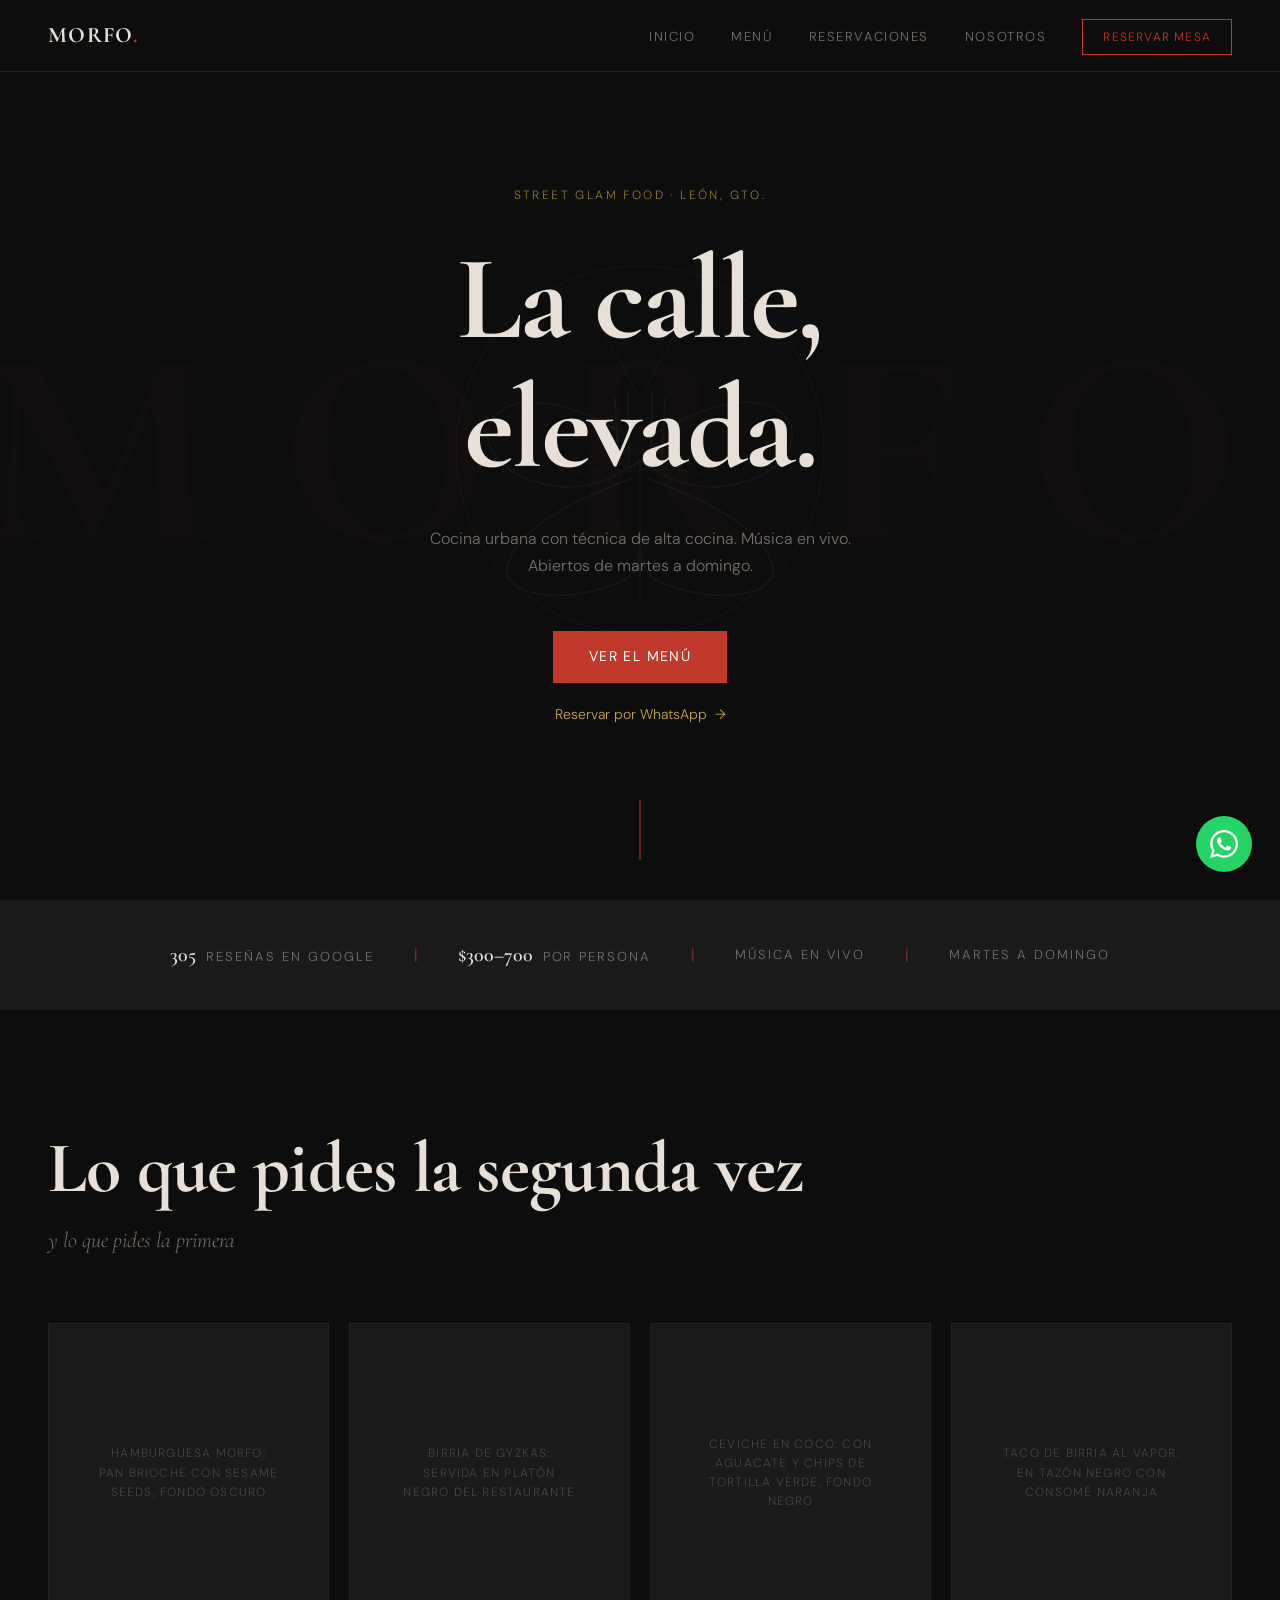
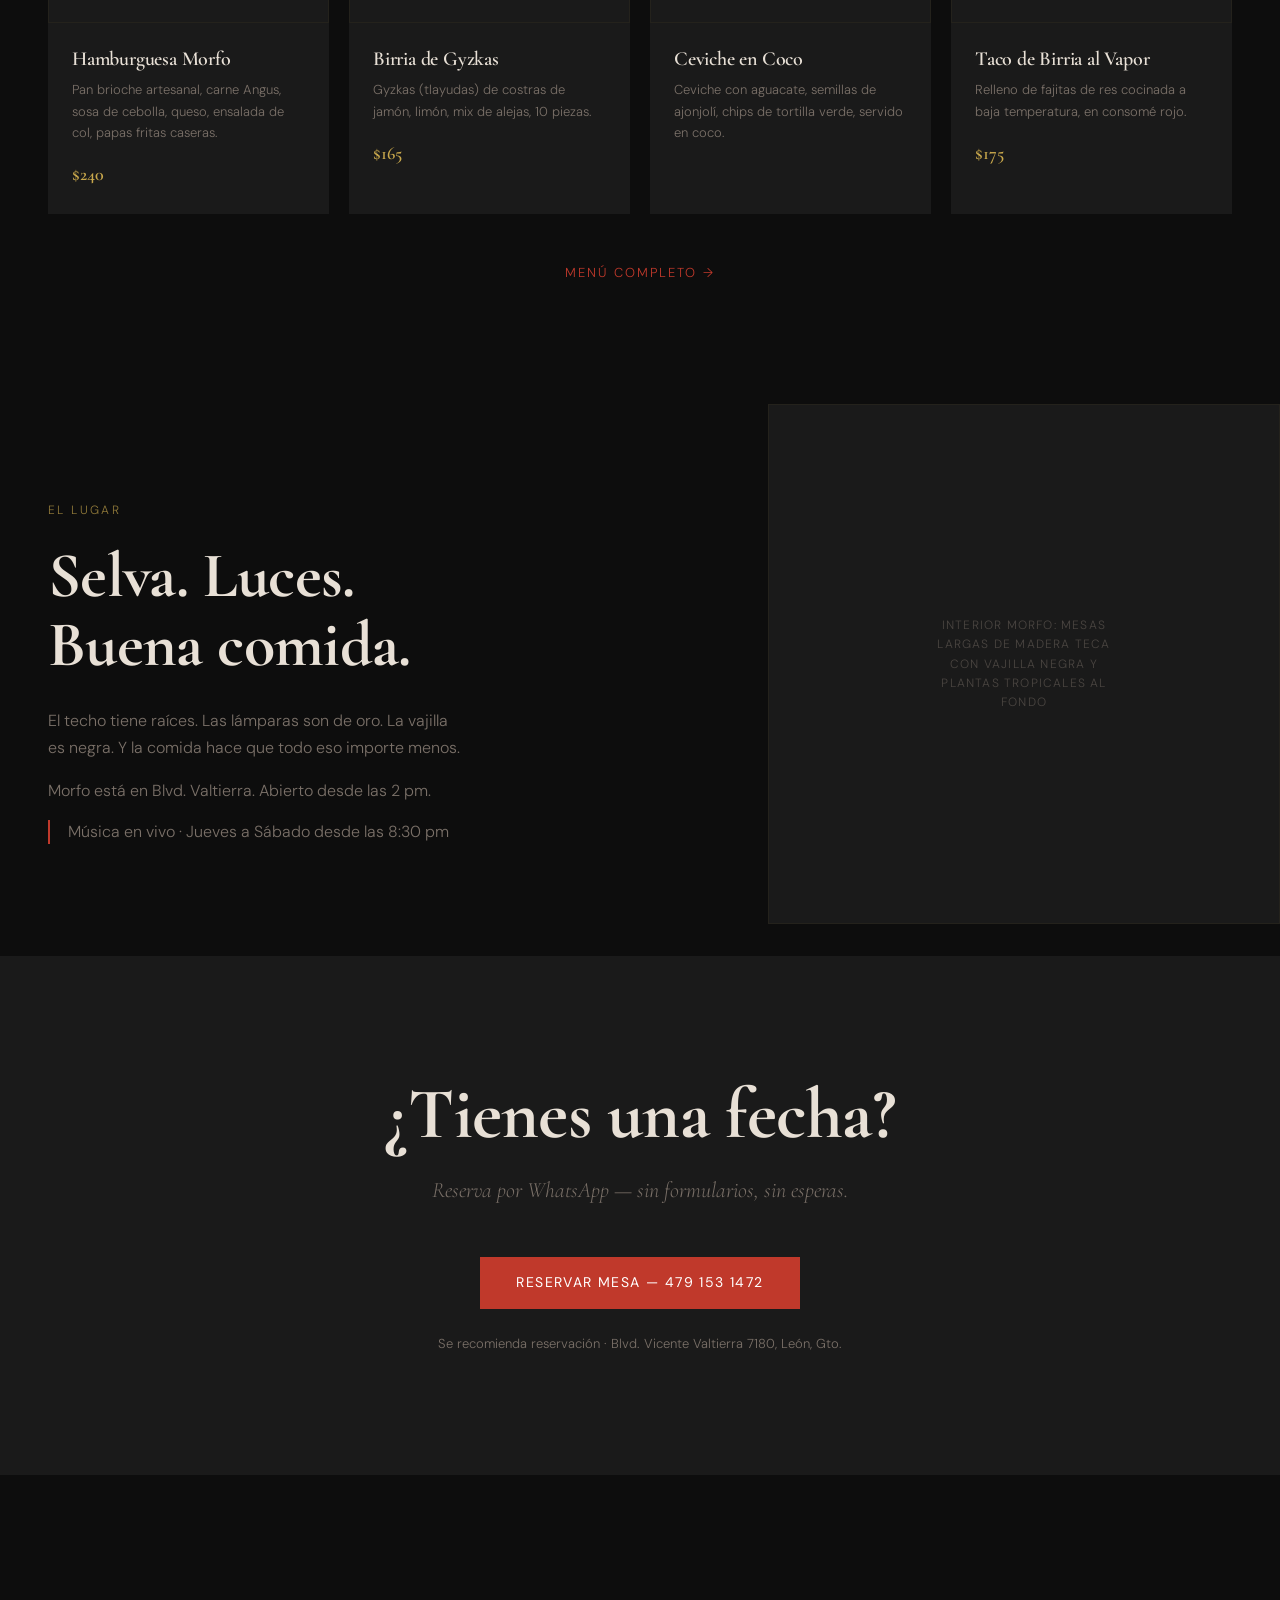
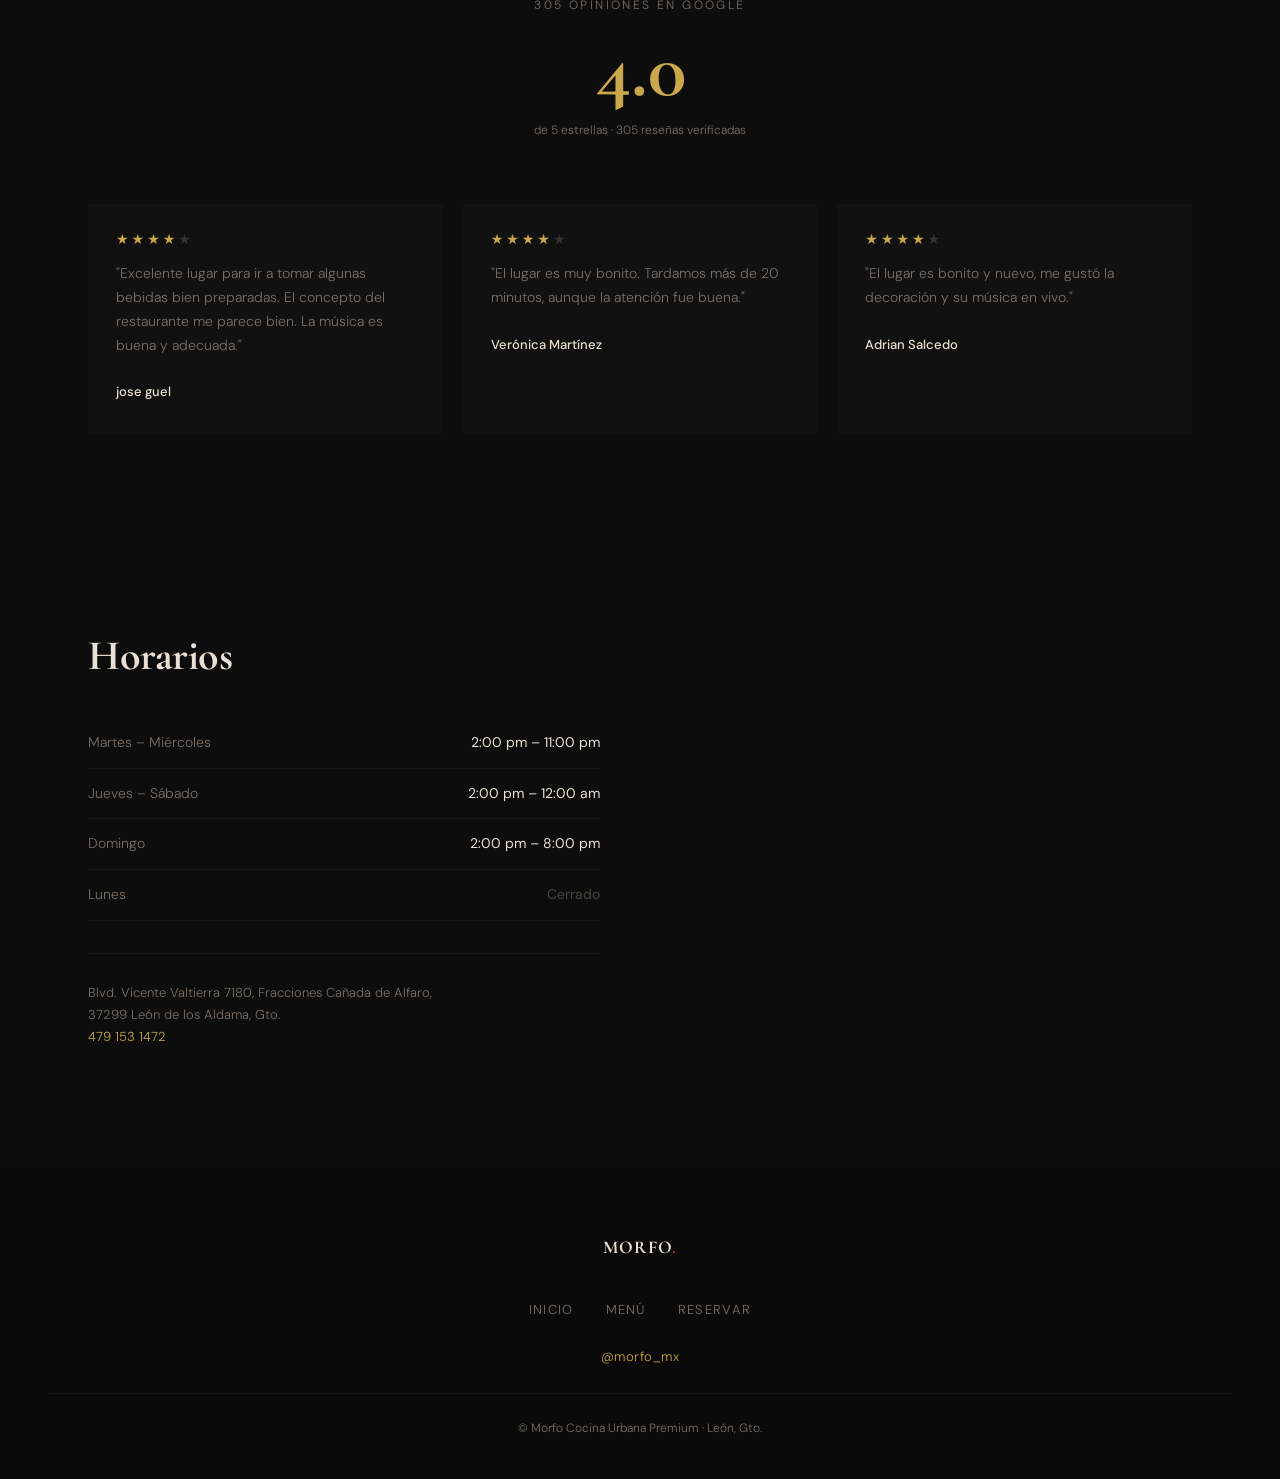
==== commit e5e43203: "Correcciones ronda 2: acentos, pendientes, hero ghost word, favicon - Todos los acentos corregidos e" ====
--- a/index.html
+++ b/index.html
@@ -9,7 +9,7 @@
   <meta property="og:description" content="La gastronomía callejera elevada a experiencia premium. León, Gto.">
   <!-- PENDIENTE: og:image con foto del interior o platillo estrella -->
   <meta property="og:type" content="website">
-  <link rel="icon" href="data:image/svg+xml,<svg xmlns='http://www.w3.org/2000/svg'><text y='32' font-size='32'>🦋</text></svg>">
+  <link rel="icon" href="data:image/svg+xml,%3Csvg xmlns='http://www.w3.org/2000/svg' viewBox='0 0 32 32'%3E%3Ccircle cx='16' cy='16' r='16' fill='%230D0D0D'/%3E%3Ccircle cx='16' cy='16' r='14' fill='%232B3B2B'/%3E%3Ctext x='16' y='23' font-size='18' font-weight='bold' font-family='Georgia%2Cserif' text-anchor='middle' fill='%23C0392B'%3EM%3C/text%3E%3C/svg%3E">
   <link rel="preconnect" href="https://fonts.googleapis.com">
   <link rel="preconnect" href="https://fonts.gstatic.com" crossorigin>
   <link href="https://fonts.googleapis.com/css2?family=Cormorant+Garamond:ital,wght@0,300;0,400;0,600;0,700;1,300;1,400;1,600;1,700&family=DM+Sans:opsz,wght@9..40,300;9..40,400;9..40,500&display=swap" rel="stylesheet">
@@ -68,8 +68,11 @@
 
     <!--
       Firma visual: mariposa-tenedor del logo de Morfo,
-      redibujada como línea fina — solo visible ≥1024px.
+      redibujada como línea fina, solo visible en viewport mayor a 1024px.
     -->
+    <!-- Texto fantasma: referencia directa al letrero MORFO en la pared del local -->
+    <span class="hero-ghost-word" aria-hidden="true">MORFO</span>
+
     <svg
       xmlns="http://www.w3.org/2000/svg"
       viewBox="0 0 400 400"
@@ -191,7 +194,7 @@
       <!-- Platillo 1 -->
       <article class="dish-card">
         <div class="img-placeholder" style="height:280px">
-          <span>Hamburguesa Morfo — pan brioche con sesame seeds, fondo oscuro</span>
+          <span>Hamburguesa Morfo: pan brioche con sesame seeds, fondo oscuro</span>
         </div>
         <!-- FOTO: hamburguesa Morfo con pan brioche y sesame seeds, fondo oscuro -->
         <div class="dish-info">
@@ -204,7 +207,7 @@
       <!-- Platillo 2 -->
       <article class="dish-card">
         <div class="img-placeholder" style="height:280px">
-          <span>Birria de Gyzkas — servida en platón negro del restaurante</span>
+          <span>Birria de Gyzkas: servida en platón negro del restaurante</span>
         </div>
         <!-- FOTO: birria de gyzkas servida en platón negro del restaurante -->
         <div class="dish-info">
@@ -217,21 +220,20 @@
       <!-- Platillo 3 -->
       <article class="dish-card">
         <div class="img-placeholder" style="height:280px">
-          <span>Ceviche en Coco — con aguacate y chips de tortilla verde, fondo negro</span>
+          <span>Ceviche en Coco: con aguacate y chips de tortilla verde, fondo negro</span>
         </div>
         <!-- FOTO: ceviche en coco con aguacate y chips de tortilla verde, fondo negro -->
         <div class="dish-info">
           <h3 class="dish-name">Ceviche en Coco</h3>
           <p class="dish-desc">Ceviche con aguacate, semillas de ajonjolí, chips de tortilla verde, servido en coco.</p>
-          <!-- PENDIENTE: confirmar precio con cliente -->
-          <span class="dish-price-pending">Precio por confirmar</span>
+          <!-- PENDIENTE: confirmar precio del Ceviche en Coco con cliente -->
         </div>
       </article>
 
       <!-- Platillo 4 -->
       <article class="dish-card">
         <div class="img-placeholder" style="height:280px">
-          <span>Taco de Birria al Vapor — en tazón negro con consomé naranja</span>
+          <span>Taco de Birria al Vapor: en tazón negro con consomé naranja</span>
         </div>
         <!-- FOTO: taco de birria al vapor en tazón negro con consomé naranja -->
         <div class="dish-info">
@@ -259,13 +261,13 @@
       <span class="section-label">El Lugar</span>
       <h2>Selva. Luces.<br>Buena comida.</h2>
       <p>El techo tiene raíces. Las lámparas son de oro. La vajilla es negra. Y la comida hace que todo eso importe menos.</p>
-      <p>Morfo está en Blvd. Valtierra &mdash; abierto desde las 2 pm.</p>
+      <p>Morfo está en Blvd. Valtierra. Abierto desde las 2 pm.</p>
       <p class="ambiente-musica">Música en vivo &middot; Jueves a Sábado desde las 8:30 pm</p>
     </div>
 
     <div class="ambiente-img">
       <div class="img-placeholder" style="height:520px">
-        <span>Interior Morfo — mesas largas de madera teca con vajilla negra y plantas tropicales al fondo</span>
+        <span>Interior Morfo: mesas largas de madera teca con vajilla negra y plantas tropicales al fondo</span>
       </div>
       <!-- FOTO: interior Morfo, mesa larga con sillas cognac y palmas al fondo -->
     </div>
@@ -391,7 +393,7 @@
         height="350"
         allowfullscreen=""
         loading="lazy"
-        title="Ubicación Morfo Cocina Urbana Premium — León, Gto."
+        title="Ubicación Morfo Cocina Urbana Premium, León, Gto."
         referrerpolicy="no-referrer-when-downgrade"
       ></iframe>
     </div>
--- a/styles.css
+++ b/styles.css
@@ -14,6 +14,7 @@
   --neutro:     #1A1A1A;
   --texto:      #E8E0D6;
   --texto-bajo: #7A7068;
+  --verde:      #2B3B2B;   /* verde oliva del interior y del logo */
 
   --font-serif: 'Cormorant Garamond', Georgia, serif;
   --font-sans:  'DM Sans', system-ui, sans-serif;
@@ -98,6 +99,28 @@
   opacity: 0.5;
   max-width: 220px;
   line-height: 1.6;
+}
+
+/* === HERO GHOST TEXT (referencia al letrero MORFO del local) === */
+.hero-ghost-word {
+  position: absolute;
+  font-family: var(--font-serif);
+  font-weight: 700;
+  font-size: clamp(140px, 22vw, 320px);
+  color: var(--carmín);
+  opacity: 0.03;
+  letter-spacing: 0.22em;
+  pointer-events: none;
+  user-select: none;
+  z-index: 0;
+  white-space: nowrap;
+  top: 50%;
+  left: 50%;
+  transform: translate(-50%, -50%);
+}
+
+@media (max-width: 768px) {
+  .hero-ghost-word { display: none; }
 }
 
 /* === FADE IN ON SCROLL === */
